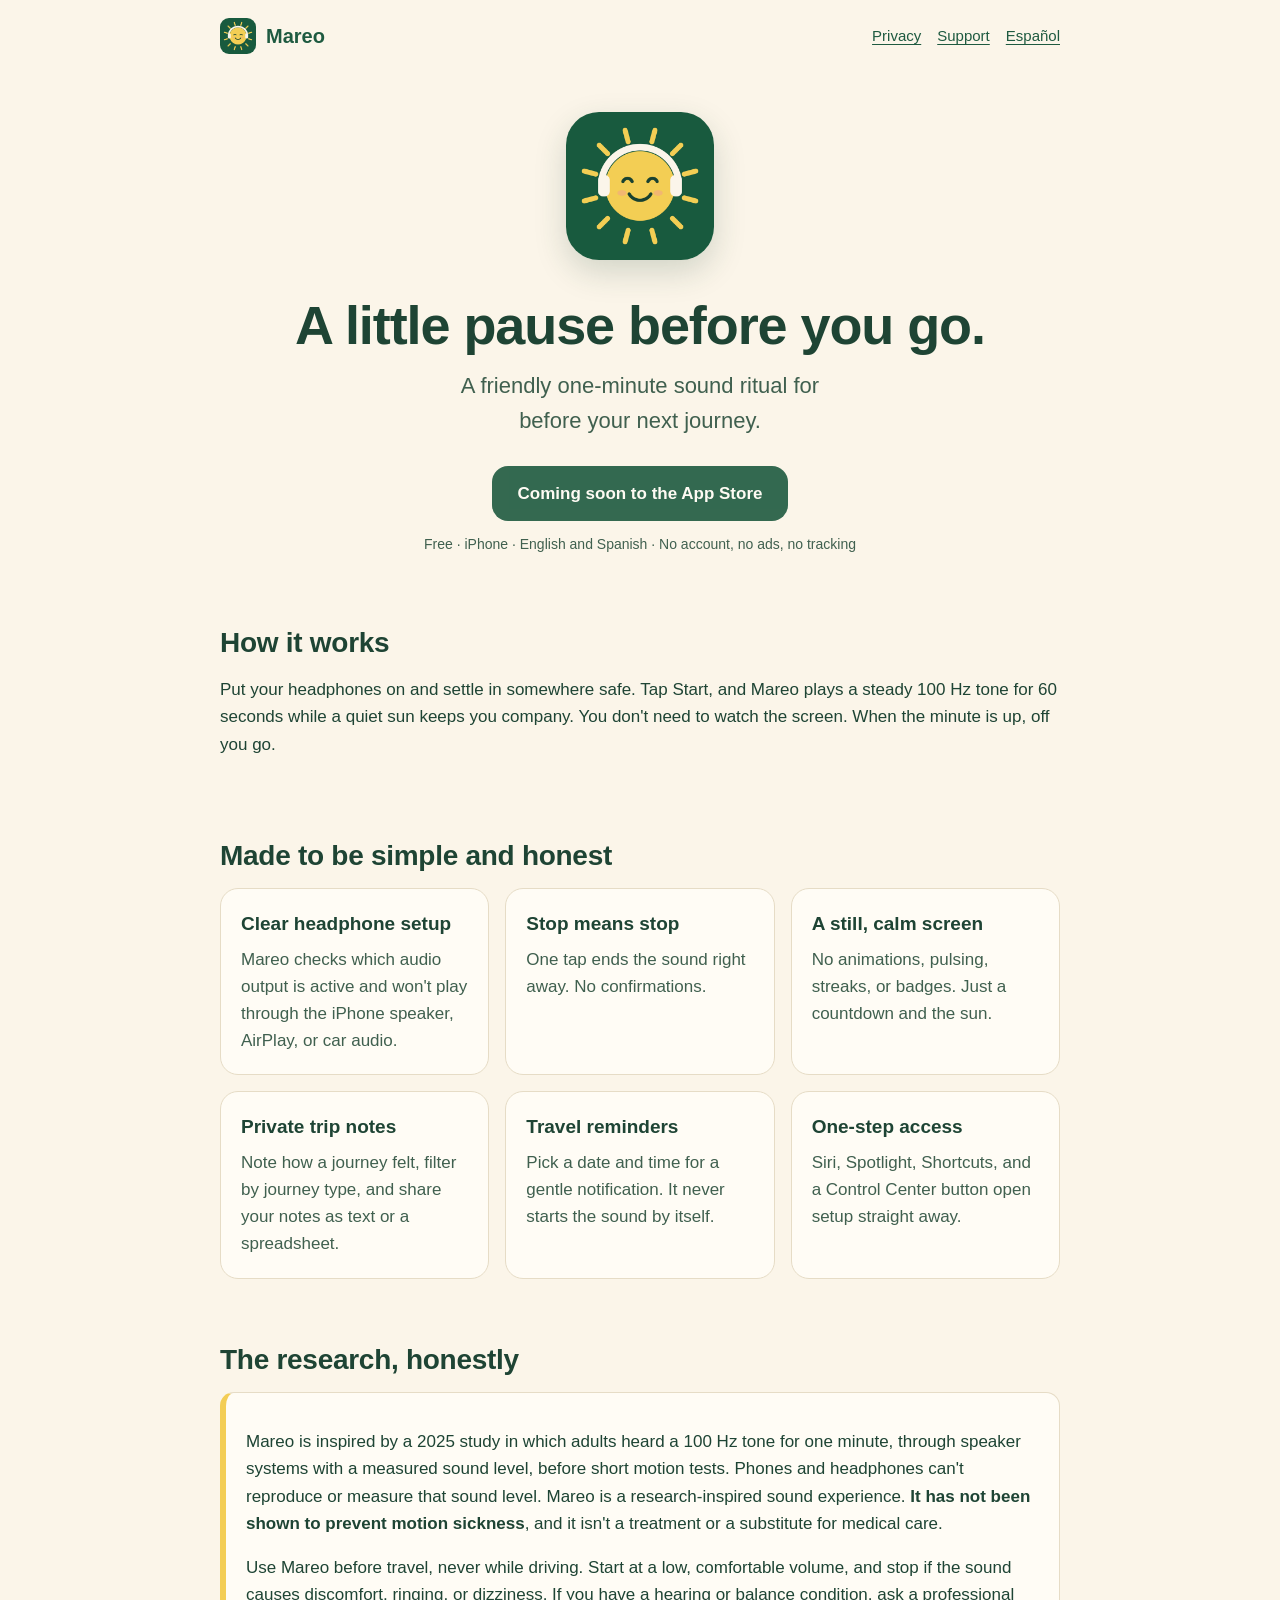
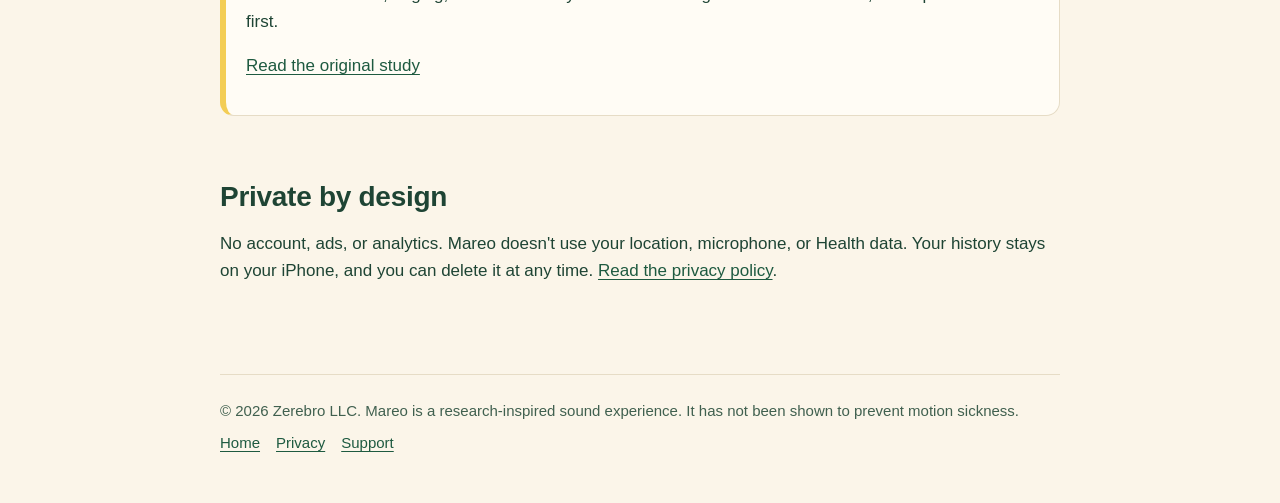
==== index.html @ 071a79f1 "Mareo website: landing, privacy policy, and support (EN/ES) Co-Authored-By: Claude Opus 5.5 <noreply" ====
<!doctype html>
<html lang="en">
<head>
<meta charset="utf-8">
<meta name="viewport" content="width=device-width, initial-scale=1">
<title>Mareo: a little pause before you go</title>
<meta name="description" content="A friendly one-minute 100 Hz sound ritual for before you travel. Free, offline, private, in English and Spanish.">
<link rel="icon" href="assets/favicon.png">
<link rel="apple-touch-icon" href="assets/apple-touch-icon.png">
<link rel="stylesheet" href="assets/style.css">
<link rel="alternate" hreflang="es" href="es/">
</head>
<body>
<a class="skip" href="#main">Skip to content</a>
<div class="wrap">
<header class="site">
  <a class="brand" href=""><img src="assets/icon-512.png" alt="">Mareo</a>
  <nav aria-label="Main">
    <a href="privacy/">Privacy</a>
    <a href="support/">Support</a>
    <a href="es/" hreflang="es" lang="es">Español</a>
  </nav>
</header>
<main id="main">
<section class="hero">
  <img src="assets/icon-512.png" alt="">
  <h1>A little pause before you go.</h1>
  <p class="lede">A friendly one-minute sound ritual for before your next journey.</p>
  <!-- Replace with Apple's official "Download on the App Store" badge and the app's link after release. -->
  <span class="badge soon">Coming soon to the App Store</span>
  <p class="fine">Free · iPhone · English and Spanish · No account, no ads, no tracking</p>
</section>
<section>
  <h2>How it works</h2>
  <p>Put your headphones on and settle in somewhere safe. Tap Start, and Mareo plays a steady 100 Hz tone for 60 seconds while a quiet sun keeps you company. You don't need to watch the screen. When the minute is up, off you go.</p>
</section>
<section>
  <h2>Made to be simple and honest</h2>
  <div class="grid">
    <div class="card"><h3>Clear headphone setup</h3><p>Mareo checks which audio output is active and won't play through the iPhone speaker, AirPlay, or car audio.</p></div>
    <div class="card"><h3>Stop means stop</h3><p>One tap ends the sound right away. No confirmations.</p></div>
    <div class="card"><h3>A still, calm screen</h3><p>No animations, pulsing, streaks, or badges. Just a countdown and the sun.</p></div>
    <div class="card"><h3>Private trip notes</h3><p>Note how a journey felt, filter by journey type, and share your notes as text or a spreadsheet.</p></div>
    <div class="card"><h3>Travel reminders</h3><p>Pick a date and time for a gentle notification. It never starts the sound by itself.</p></div>
    <div class="card"><h3>One-step access</h3><p>Siri, Spotlight, Shortcuts, and a Control Center button open setup straight away.</p></div>
  </div>
</section>
<section>
  <h2>The research, honestly</h2>
  <div class="note">
    <p>Mareo is inspired by a 2025 study in which adults heard a 100 Hz tone for one minute, through speaker systems with a measured sound level, before short motion tests. Phones and headphones can't reproduce or measure that sound level. Mareo is a research-inspired sound experience. <strong>It has not been shown to prevent motion sickness</strong>, and it isn't a treatment or a substitute for medical care.</p>
    <p>Use Mareo before travel, never while driving. Start at a low, comfortable volume, and stop if the sound causes discomfort, ringing, or dizziness. If you have a hearing or balance condition, ask a professional first.</p>
    <p><a href="https://www.jstage.jst.go.jp/article/ehpm/30/0/30_24-00247/_html/-char/en" rel="noopener">Read the original study</a></p>
  </div>
</section>
<section>
  <h2>Private by design</h2>
  <p>No account, ads, or analytics. Mareo doesn't use your location, microphone, or Health data. Your history stays on your iPhone, and you can delete it at any time. <a href="privacy/">Read the privacy policy</a>.</p>
</section>
</main>
<footer class="site">
  <span>© 2026 Zerebro LLC. Mareo is a research-inspired sound experience. It has not been shown to prevent motion sickness.</span>
  <nav aria-label="Footer">
    <a href="">Home</a>
    <a href="privacy/">Privacy</a>
    <a href="support/">Support</a>
  </nav>
</footer>
</div>
</body>
</html>
---- assets/style.css ----
:root {
  --bg: #fbf5e9;
  --surface: #fffcf5;
  --ink: #1e4434;
  --muted: #40604f;
  --primary: #1e5a40;
  --on-primary: #fffcf5;
  --butter: #f3cd55;
  --outline: #e6dcc6;
  color-scheme: light dark;
}

@media (prefers-color-scheme: dark) {
  :root {
    --bg: #16201b;
    --surface: #1f2b25;
    --ink: #e4f0e7;
    --muted: #b5cbbc;
    --primary: #a9d8b8;
    --on-primary: #0f1d16;
    --butter: #e8bf45;
    --outline: #34443b;
  }
}

* { box-sizing: border-box; }

html { -webkit-text-size-adjust: 100%; }

body {
  margin: 0;
  background: var(--bg);
  color: var(--ink);
  font: 17px/1.6 -apple-system, BlinkMacSystemFont, "SF Pro Text", "Segoe UI", Roboto, Helvetica, Arial, sans-serif;
}

a { color: var(--primary); text-underline-offset: 3px; }
a:focus-visible, button:focus-visible { outline: 3px solid var(--butter); outline-offset: 3px; border-radius: 6px; }

.wrap { max-width: 880px; margin: 0 auto; padding: 0 20px; }

header.site {
  display: flex; align-items: center; justify-content: space-between; gap: 12px;
  padding: 18px 0;
}
header.site .brand { display: flex; align-items: center; gap: 10px; font-weight: 700; font-size: 20px; color: var(--primary); text-decoration: none; }
header.site .brand img { width: 36px; height: 36px; border-radius: 9px; }
header.site nav { display: flex; gap: 16px; font-size: 15px; flex-wrap: wrap; justify-content: flex-end; }

.hero { text-align: center; padding: 40px 0 24px; }
.hero img { width: 148px; height: 148px; border-radius: 33px; box-shadow: 0 12px 32px rgba(30, 68, 52, 0.18); }
.hero h1 { font-size: clamp(34px, 7vw, 54px); line-height: 1.1; margin: 28px 0 12px; letter-spacing: -0.02em; }
.hero p.lede { font-size: clamp(19px, 3vw, 22px); color: var(--muted); max-width: 34ch; margin: 0 auto; }

.badge {
  display: inline-block; margin-top: 28px; padding: 14px 26px; border-radius: 16px;
  background: var(--primary); color: var(--on-primary); font-weight: 600; text-decoration: none;
}
.badge.soon { opacity: 0.9; }
.fine { font-size: 14px; color: var(--muted); margin-top: 12px; }

section { padding: 32px 0; }
h2 { font-size: 28px; line-height: 1.2; margin: 0 0 16px; letter-spacing: -0.01em; }
h3 { font-size: 19px; margin: 0 0 6px; }

.grid { display: grid; grid-template-columns: repeat(auto-fit, minmax(240px, 1fr)); gap: 16px; }
.card {
  background: var(--surface); border: 1px solid var(--outline); border-radius: 18px; padding: 20px;
}
.card p { margin: 0; color: var(--muted); }

.note {
  background: var(--surface); border: 1px solid var(--outline); border-left: 6px solid var(--butter);
  border-radius: 14px; padding: 18px 20px;
}

article h2 { margin-top: 36px; }
article h1 { font-size: clamp(30px, 6vw, 42px); line-height: 1.15; margin: 24px 0 8px; }
article .updated { color: var(--muted); margin-top: 0; }
article ul { padding-left: 22px; }
article li { margin: 6px 0; }

details { background: var(--surface); border: 1px solid var(--outline); border-radius: 14px; padding: 14px 18px; margin: 10px 0; }
summary { font-weight: 600; cursor: pointer; }
details p { margin: 10px 0 0; color: var(--muted); }

footer.site {
  border-top: 1px solid var(--outline); margin-top: 40px; padding: 24px 0 48px;
  font-size: 15px; color: var(--muted); display: flex; flex-wrap: wrap; gap: 8px 20px; justify-content: space-between;
}
footer.site nav { display: flex; gap: 16px; flex-wrap: wrap; }

@media (prefers-reduced-motion: no-preference) {
  .badge { transition: transform 0.15s ease; }
  .badge:hover { transform: translateY(-1px); }
}

.skip { position: absolute; left: -9999px; top: 8px; background: var(--surface); padding: 8px 12px; border-radius: 8px; }
.skip:focus { left: 12px; }
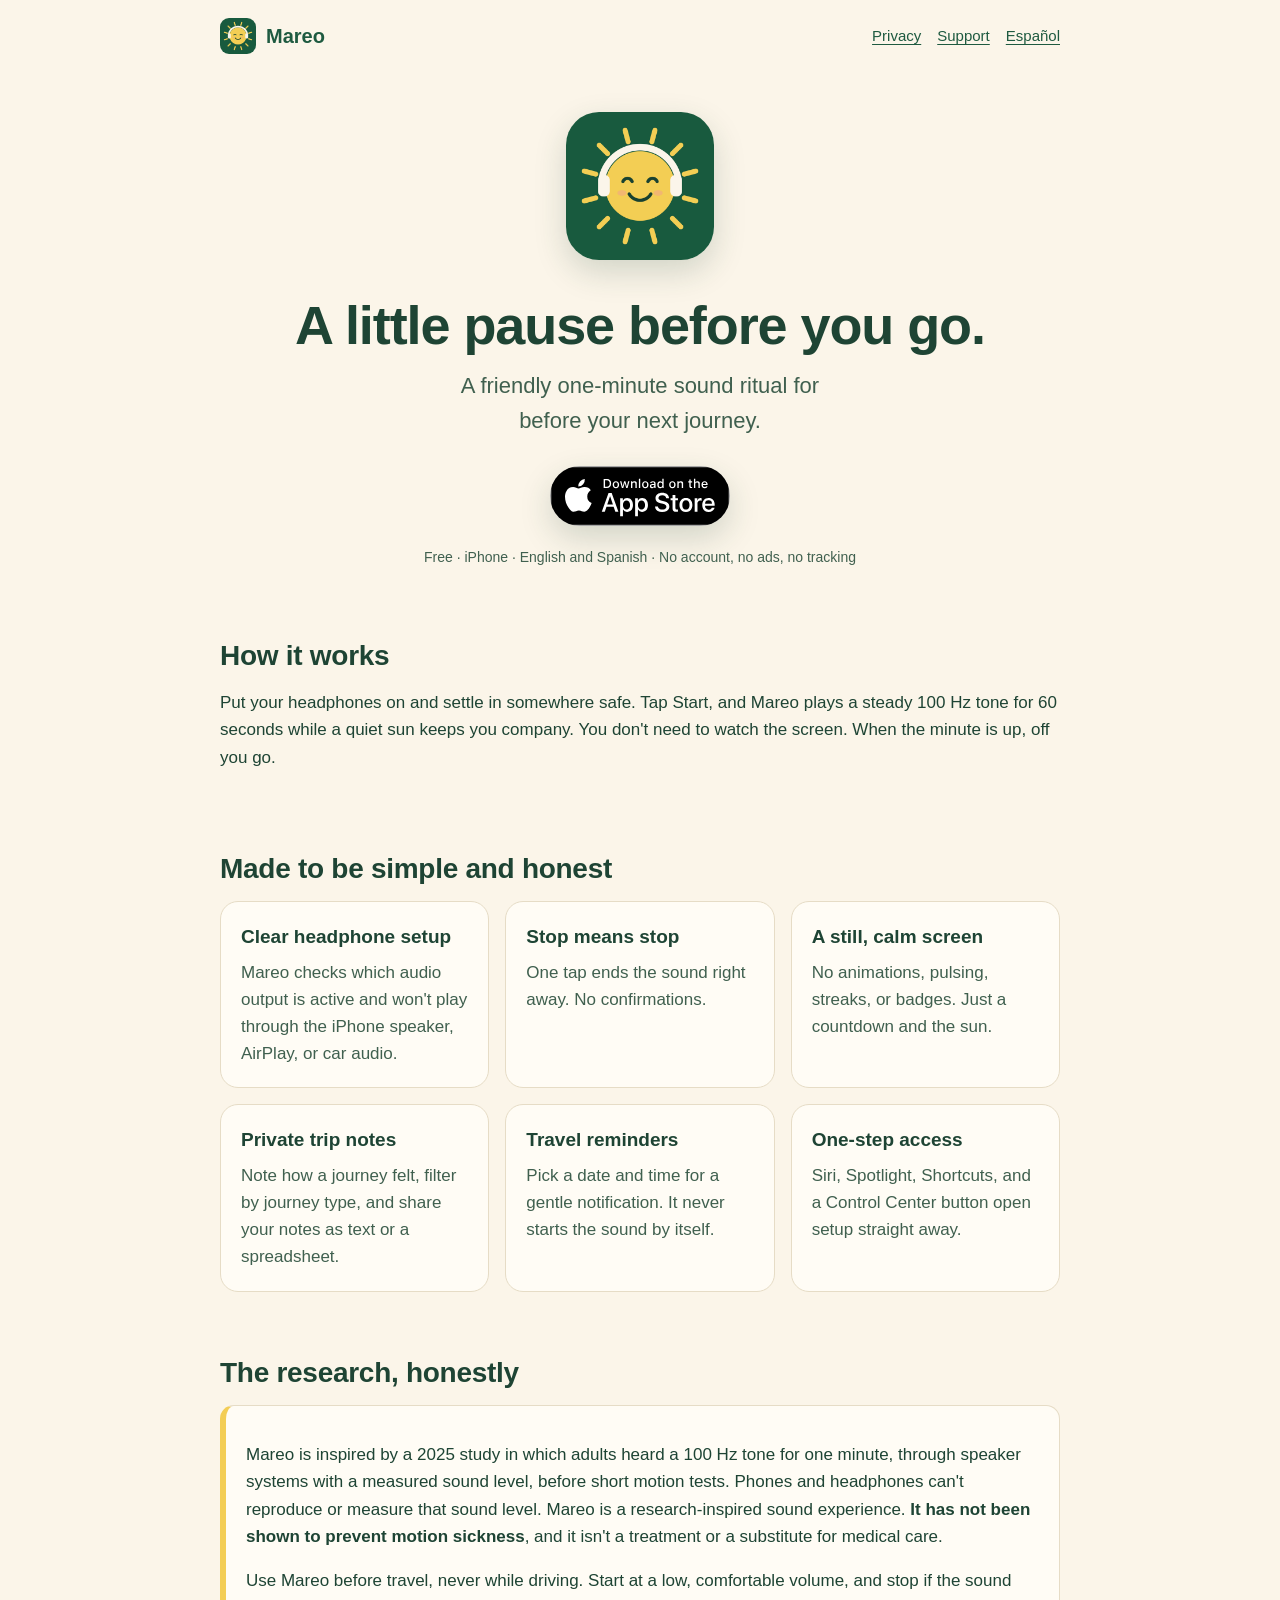
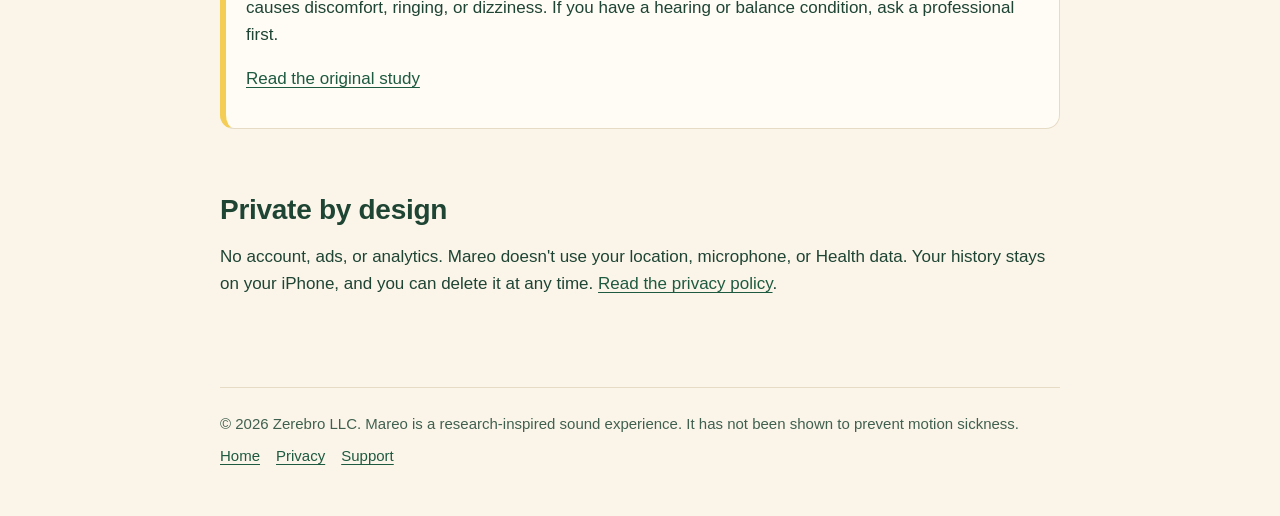
==== commit c69f67bb: "Replace 'Coming soon' with the App Store badge (EN/ES) Apple's official badges, self-hosted so the s" ====
--- a/index.html
+++ b/index.html
@@ -26,8 +26,7 @@
   <img src="assets/icon-512.png" alt="">
   <h1>A little pause before you go.</h1>
   <p class="lede">A friendly one-minute sound ritual for before your next journey.</p>
-  <!-- Replace with Apple's official "Download on the App Store" badge and the app's link after release. -->
-  <span class="badge soon">Coming soon to the App Store</span>
+  <a class="store-badge" href="https://apps.apple.com/app/id6824806565"><img src="assets/app-store-badge-en.svg" alt="Download on the App Store" width="180" height="60"></a>
   <p class="fine">Free · iPhone · English and Spanish · No account, no ads, no tracking</p>
 </section>
 <section>
--- a/assets/style.css
+++ b/assets/style.css
@@ -57,6 +57,9 @@
   background: var(--primary); color: var(--on-primary); font-weight: 600; text-decoration: none;
 }
 .badge.soon { opacity: 0.9; }
+/* Apple's official badge, self-hosted. Keep it at least 40px tall with clear space around it. */
+.store-badge { display: inline-block; margin-top: 28px; border-radius: 12px; line-height: 0; }
+.store-badge img { height: 60px; width: auto; }
 .fine { font-size: 14px; color: var(--muted); margin-top: 12px; }
 
 section { padding: 32px 0; }
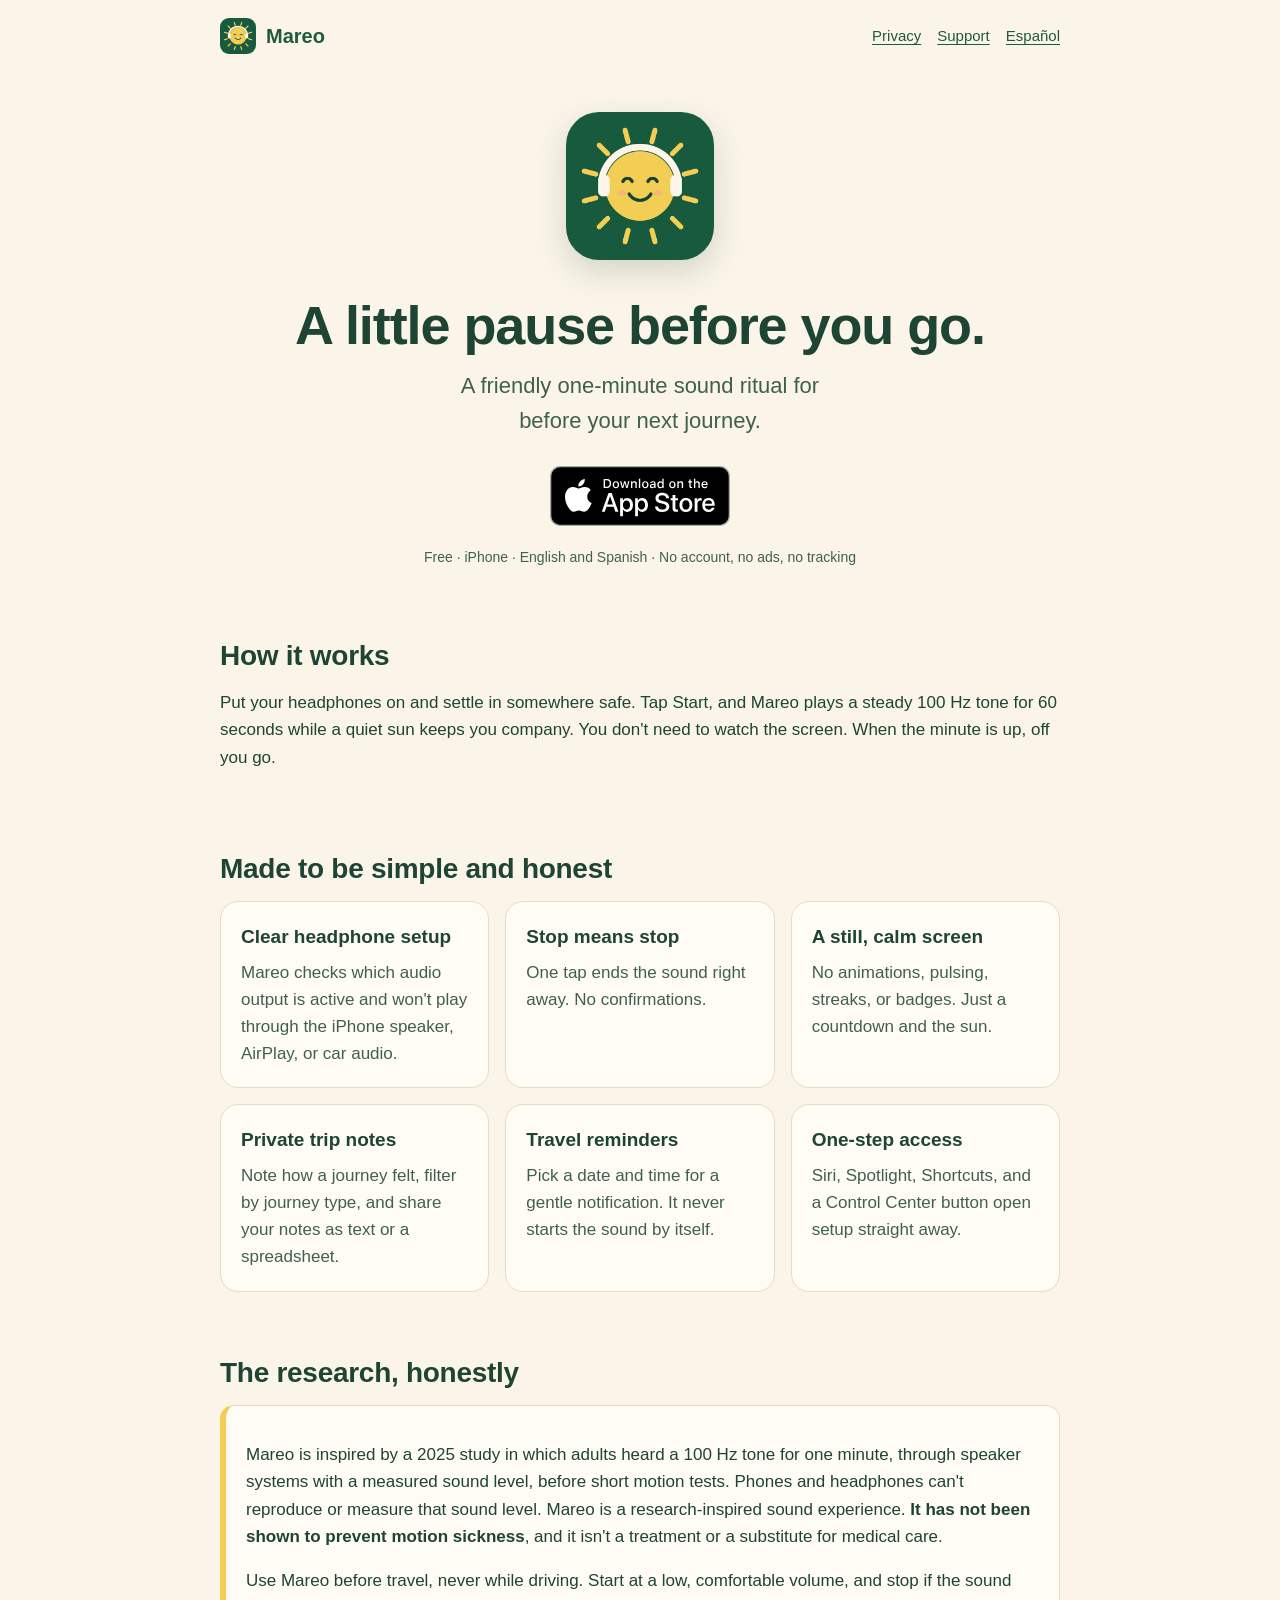
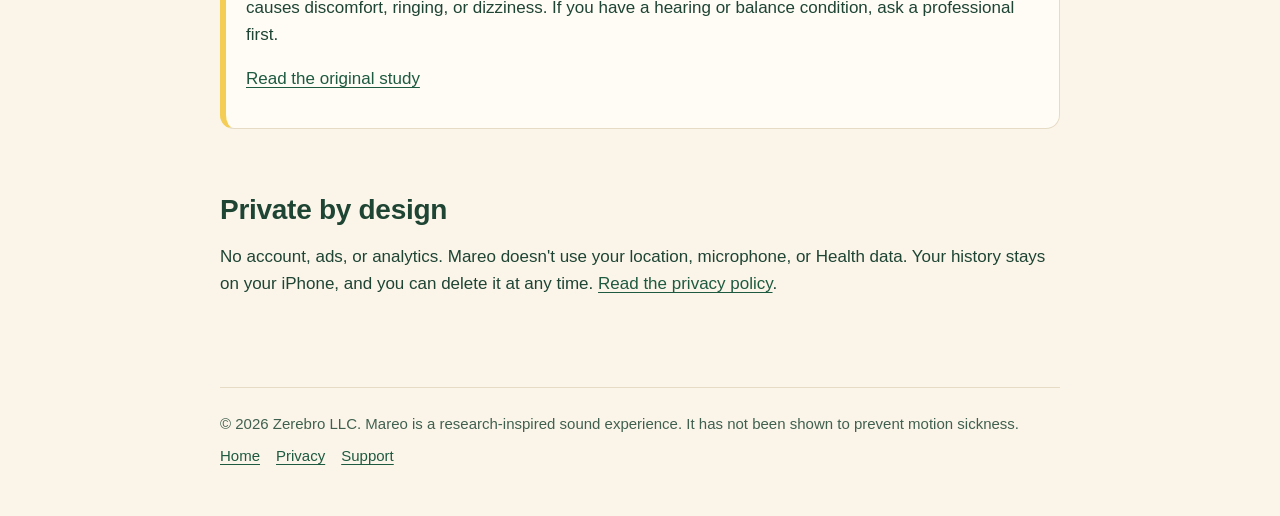
==== commit 668b97ba: "Fix the App Store badge shape The app icon rule (.hero img) also matched the badge inside the hero, " ====
--- a/index.html
+++ b/index.html
@@ -7,7 +7,7 @@
 <meta name="description" content="A friendly one-minute 100 Hz sound ritual for before you travel. Free, offline, private, in English and Spanish.">
 <link rel="icon" href="assets/favicon.png">
 <link rel="apple-touch-icon" href="assets/apple-touch-icon.png">
-<link rel="stylesheet" href="assets/style.css">
+<link rel="stylesheet" href="assets/style.css?v=2">
 <link rel="alternate" hreflang="es" href="es/">
 </head>
 <body>
--- a/assets/style.css
+++ b/assets/style.css
@@ -48,7 +48,8 @@
 header.site nav { display: flex; gap: 16px; font-size: 15px; flex-wrap: wrap; justify-content: flex-end; }
 
 .hero { text-align: center; padding: 40px 0 24px; }
-.hero img { width: 148px; height: 148px; border-radius: 33px; box-shadow: 0 12px 32px rgba(30, 68, 52, 0.18); }
+/* Only the app icon: the App Store badge also sits in .hero and must keep Apple's own shape. */
+.hero > img { width: 148px; height: 148px; border-radius: 33px; box-shadow: 0 12px 32px rgba(30, 68, 52, 0.18); }
 .hero h1 { font-size: clamp(34px, 7vw, 54px); line-height: 1.1; margin: 28px 0 12px; letter-spacing: -0.02em; }
 .hero p.lede { font-size: clamp(19px, 3vw, 22px); color: var(--muted); max-width: 34ch; margin: 0 auto; }
 
@@ -58,8 +59,8 @@
 }
 .badge.soon { opacity: 0.9; }
 /* Apple's official badge, self-hosted. Keep it at least 40px tall with clear space around it. */
-.store-badge { display: inline-block; margin-top: 28px; border-radius: 12px; line-height: 0; }
-.store-badge img { height: 60px; width: auto; }
+.store-badge { display: inline-block; margin-top: 28px; line-height: 0; }
+.store-badge img { display: block; height: 60px; width: auto; border-radius: 0; box-shadow: none; }
 .fine { font-size: 14px; color: var(--muted); margin-top: 12px; }
 
 section { padding: 32px 0; }
